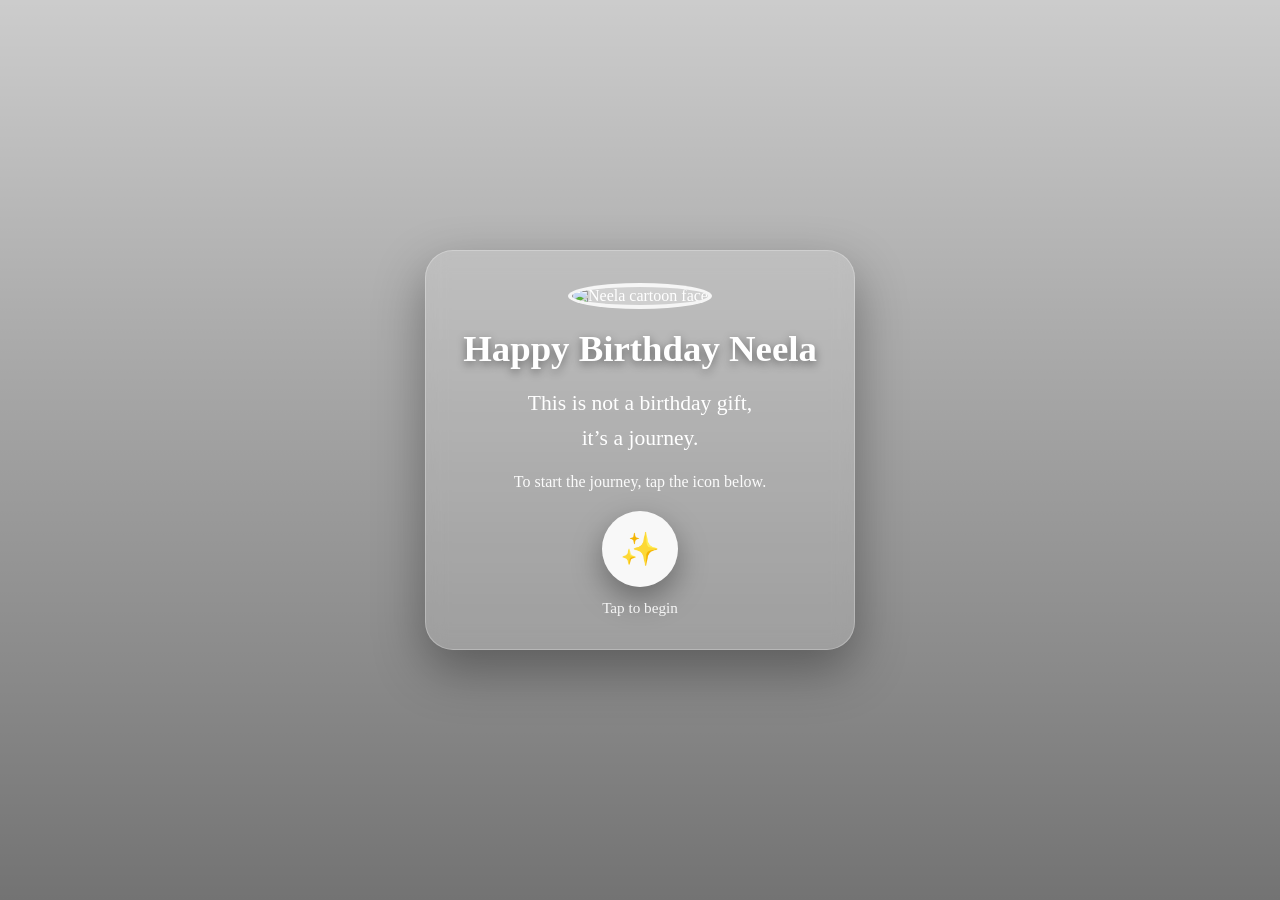
==== index.html @ ea72841f "Add files via upload" ====
<!DOCTYPE html>
<html lang="en">
<head>
  <meta charset="UTF-8" />
  <meta name="viewport" content="width=device-width, initial-scale=1.0" />
  <title>Happy Birthday Neela</title>
  <link rel="stylesheet" href="style.css" />
</head>
<body>
  <audio id="birthdayMusic" loop>
    <source src="birthday-song.mp3" type="audio/mpeg">
  </audio>

  <div class="page">
    <div class="overlay"></div>

    <main class="card">
      <img src="neela-face.png" alt="Neela cartoon face" class="face" />

      <h1>Happy Birthday Neela</h1>

      <p class="message">
        This is not a birthday gift,<br>
        it’s a journey.
      </p>

      <p class="instruction">
        To start the journey, tap the icon below.
      </p>

      <button class="start-button" onclick="openQR()">
        ✨
      </button>

      <p class="tap-text">Tap to begin</p>
    </main>
  </div>

  <div id="qrPopup" class="popup">
    <div class="popup-box">
      <button class="close-btn" onclick="closeQR()">×</button>
      <h2>Your first door opens here</h2>
      <p>Scan this QR code to read the first letter.</p>

      <!-- Replace this image later with the real QR code for letter1.html -->
      <img src="qr-letter-1.png" alt="QR Code for Letter 1" class="qr" />

      <p class="small-note">
        This QR code will be added after we create and upload Letter 1.
      </p>
    </div>
  </div>

  <script src="script.js"></script>
</body>
</html>
---- style.css ----
* {
  margin: 0;
  padding: 0;
  box-sizing: border-box;
}

body {
  font-family: Georgia, 'Times New Roman', serif;
  min-height: 100vh;
  overflow: hidden;
  color: white;
}

.page {
  min-height: 100vh;
  background:
    linear-gradient(rgba(0,0,0,0.20), rgba(0,0,0,0.55)),
    url("sunset-ocean-cartoon.jpg");
  background-size: cover;
  background-position: center;
  display: flex;
  align-items: center;
  justify-content: center;
  padding: 24px;
}

.card {
  width: min(92%, 430px);
  padding: 32px 24px;
  text-align: center;
  border-radius: 28px;
  background: rgba(255, 255, 255, 0.16);
  backdrop-filter: blur(10px);
  box-shadow: 0 20px 50px rgba(0,0,0,0.35);
  border: 1px solid rgba(255,255,255,0.25);
}

.face {
  width: 118px;
  height: 118px;
  object-fit: cover;
  border-radius: 50%;
  border: 4px solid rgba(255,255,255,0.8);
  margin-bottom: 18px;
  background: rgba(255,255,255,0.3);
}

h1 {
  font-size: 2.3rem;
  margin-bottom: 16px;
  text-shadow: 0 3px 10px rgba(0,0,0,0.45);
}

.message {
  font-size: 1.35rem;
  line-height: 1.6;
  margin-bottom: 18px;
}

.instruction {
  font-size: 1rem;
  opacity: 0.95;
  margin-bottom: 20px;
}

.start-button {
  width: 76px;
  height: 76px;
  border-radius: 50%;
  border: none;
  font-size: 2rem;
  cursor: pointer;
  background: rgba(255, 255, 255, 0.92);
  box-shadow: 0 12px 30px rgba(0,0,0,0.35);
  transition: transform 0.2s ease, box-shadow 0.2s ease;
}

.start-button:hover {
  transform: scale(1.08);
  box-shadow: 0 16px 38px rgba(0,0,0,0.45);
}

.tap-text {
  margin-top: 12px;
  font-size: 0.95rem;
  opacity: 0.9;
}

.popup {
  position: fixed;
  inset: 0;
  background: rgba(0,0,0,0.72);
  display: none;
  align-items: center;
  justify-content: center;
  padding: 24px;
}

.popup-box {
  position: relative;
  width: min(92%, 360px);
  text-align: center;
  background: #fff8ef;
  color: #3b2416;
  border-radius: 24px;
  padding: 28px 22px;
  box-shadow: 0 20px 60px rgba(0,0,0,0.5);
}

.popup-box h2 {
  font-size: 1.5rem;
  margin-bottom: 10px;
}

.popup-box p {
  margin-bottom: 16px;
}

.qr {
  width: 210px;
  height: 210px;
  object-fit: contain;
  border-radius: 14px;
  background: white;
  padding: 10px;
}

.small-note {
  font-size: 0.8rem;
  opacity: 0.75;
  margin-top: 12px;
}

.close-btn {
  position: absolute;
  top: 12px;
  right: 14px;
  border: none;
  background: transparent;
  font-size: 1.7rem;
  cursor: pointer;
  color: #3b2416;
}

@media (max-width: 480px) {
  h1 {
    font-size: 2rem;
  }

  .message {
    font-size: 1.2rem;
  }

  .card {
    padding: 28px 18px;
  }
}
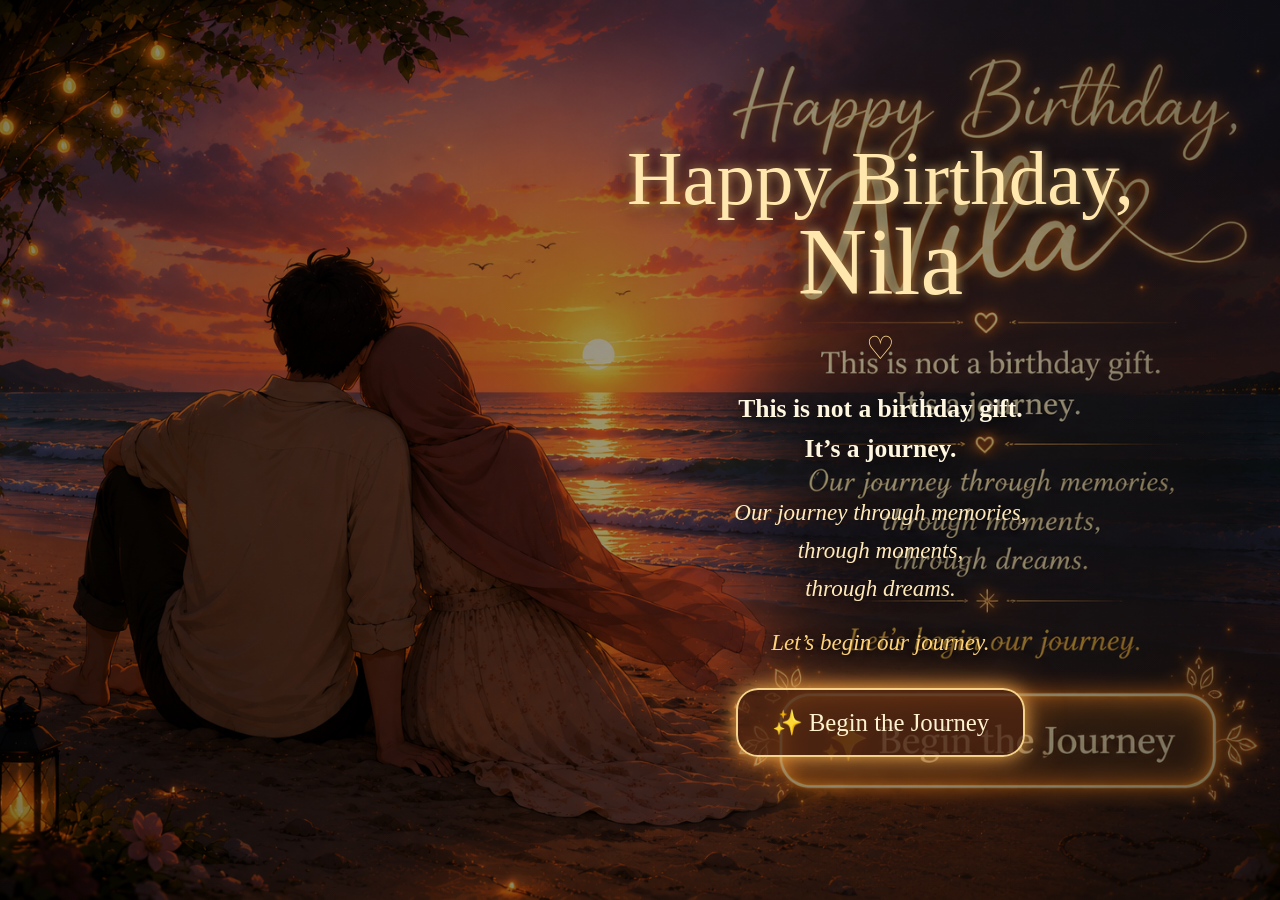
==== commit 1909468f: "Add files via upload" ====
--- a/index.html
+++ b/index.html
@@ -3,50 +3,53 @@
 <head>
   <meta charset="UTF-8" />
   <meta name="viewport" content="width=device-width, initial-scale=1.0" />
-  <title>Happy Birthday Neela</title>
+  <title>Happy Birthday, Nila</title>
   <link rel="stylesheet" href="style.css" />
 </head>
 <body>
+
   <audio id="birthdayMusic" loop>
     <source src="birthday-song.mp3" type="audio/mpeg">
   </audio>
 
-  <div class="page">
-    <div class="overlay"></div>
+  <section class="hero">
+    <div class="soft-overlay"></div>
 
-    <main class="card">
-      <img src="neela-face.png" alt="Neela cartoon face" class="face" />
+    <div class="content">
+      <h1>Happy Birthday,<br><span>Nila</span></h1>
 
-      <h1>Happy Birthday Neela</h1>
+      <div class="divider">♡</div>
 
-      <p class="message">
-        This is not a birthday gift,<br>
-        it’s a journey.
+      <p class="main-text">
+        This is not a birthday gift.<br>
+        It’s a journey.
       </p>
 
-      <p class="instruction">
-        To start the journey, tap the icon below.
+      <p class="journey-text">
+        Our journey through memories,<br>
+        through moments,<br>
+        through dreams.
       </p>
 
-      <button class="start-button" onclick="openQR()">
-        ✨
+      <p class="begin-line">Let’s begin our journey.</p>
+
+      <button class="journey-button" onclick="openQR()">
+        ✨ Begin the Journey
       </button>
-
-      <p class="tap-text">Tap to begin</p>
-    </main>
-  </div>
+    </div>
+  </section>
 
   <div id="qrPopup" class="popup">
     <div class="popup-box">
       <button class="close-btn" onclick="closeQR()">×</button>
-      <h2>Your first door opens here</h2>
-      <p>Scan this QR code to read the first letter.</p>
 
-      <!-- Replace this image later with the real QR code for letter1.html -->
-      <img src="qr-letter-1.png" alt="QR Code for Letter 1" class="qr" />
+      <h2>The first door is waiting</h2>
+      <p>Scan this QR code to open the first letter.</p>
+
+      <img src="qr-letter-1.png" alt="QR code for the first letter" class="qr-img" />
 
       <p class="small-note">
-        This QR code will be added after we create and upload Letter 1.
+        This QR code will be replaced after we create Letter 1.
       </p>
     </div>
   </div>
--- a/style.css
+++ b/style.css
@@ -4,154 +4,192 @@
   box-sizing: border-box;
 }
 
-body {
+html, body {
+  width: 100%;
+  min-height: 100%;
   font-family: Georgia, 'Times New Roman', serif;
-  min-height: 100vh;
-  overflow: hidden;
-  color: white;
+  color: #fff7df;
 }
 
-.page {
+body {
+  overflow-x: hidden;
+  background: #160b08;
+}
+
+.hero {
+  position: relative;
   min-height: 100vh;
-  background:
-    linear-gradient(rgba(0,0,0,0.20), rgba(0,0,0,0.55)),
-    url("sunset-ocean-cartoon.jpg");
+  background-image: url("page1-background.png");
   background-size: cover;
-  background-position: center;
+  background-position: center center;
   display: flex;
   align-items: center;
-  justify-content: center;
-  padding: 24px;
+  justify-content: flex-end;
+  padding: 40px 7%;
 }
 
-.card {
-  width: min(92%, 430px);
-  padding: 32px 24px;
-  text-align: center;
-  border-radius: 28px;
-  background: rgba(255, 255, 255, 0.16);
-  backdrop-filter: blur(10px);
-  box-shadow: 0 20px 50px rgba(0,0,0,0.35);
-  border: 1px solid rgba(255,255,255,0.25);
+.soft-overlay {
+  position: absolute;
+  inset: 0;
+  background:
+    radial-gradient(circle at 75% 45%, rgba(0,0,0,0.12), rgba(0,0,0,0.48)),
+    linear-gradient(to right, rgba(0,0,0,0.05), rgba(0,0,0,0.36));
+  z-index: 1;
 }
 
-.face {
-  width: 118px;
-  height: 118px;
-  object-fit: cover;
-  border-radius: 50%;
-  border: 4px solid rgba(255,255,255,0.8);
-  margin-bottom: 18px;
-  background: rgba(255,255,255,0.3);
+.content {
+  position: relative;
+  z-index: 2;
+  width: min(90vw, 620px);
+  text-align: center;
+  padding: 24px;
+  text-shadow: 0 3px 14px rgba(0,0,0,0.72);
 }
 
 h1 {
-  font-size: 2.3rem;
-  margin-bottom: 16px;
-  text-shadow: 0 3px 10px rgba(0,0,0,0.45);
+  font-size: clamp(2.8rem, 6vw, 6.2rem);
+  line-height: 0.95;
+  font-weight: 400;
+  margin-bottom: 22px;
+  color: #ffe7ad;
+  text-shadow:
+    0 0 12px rgba(255, 202, 117, 0.75),
+    0 4px 22px rgba(0,0,0,0.9);
 }
 
-.message {
-  font-size: 1.35rem;
-  line-height: 1.6;
-  margin-bottom: 18px;
+h1 span {
+  font-size: 1.25em;
 }
 
-.instruction {
-  font-size: 1rem;
-  opacity: 0.95;
-  margin-bottom: 20px;
+.divider {
+  font-size: 2rem;
+  margin: 10px 0 22px;
+  color: #ffd98a;
 }
 
-.start-button {
-  width: 76px;
-  height: 76px;
-  border-radius: 50%;
-  border: none;
-  font-size: 2rem;
-  cursor: pointer;
-  background: rgba(255, 255, 255, 0.92);
-  box-shadow: 0 12px 30px rgba(0,0,0,0.35);
-  transition: transform 0.2s ease, box-shadow 0.2s ease;
+.main-text {
+  font-size: clamp(1.2rem, 2vw, 1.75rem);
+  line-height: 1.55;
+  margin-bottom: 24px;
+  font-weight: 600;
 }
 
-.start-button:hover {
-  transform: scale(1.08);
-  box-shadow: 0 16px 38px rgba(0,0,0,0.45);
+.journey-text {
+  font-size: clamp(1.1rem, 1.8vw, 1.55rem);
+  line-height: 1.65;
+  font-style: italic;
+  margin-bottom: 22px;
+  color: #ffe9b8;
 }
 
-.tap-text {
-  margin-top: 12px;
-  font-size: 0.95rem;
-  opacity: 0.9;
+.begin-line {
+  font-size: clamp(1.15rem, 1.8vw, 1.65rem);
+  margin-bottom: 32px;
+  color: #ffd47a;
+  font-style: italic;
+}
+
+.journey-button {
+  border: 2px solid rgba(255, 221, 143, 0.95);
+  border-radius: 22px;
+  padding: 18px 34px;
+  background: rgba(80, 37, 17, 0.72);
+  color: #fff3cf;
+  font-size: clamp(1.1rem, 2vw, 1.55rem);
+  font-family: Georgia, 'Times New Roman', serif;
+  cursor: pointer;
+  box-shadow:
+    0 0 18px rgba(255, 185, 85, 0.85),
+    0 0 42px rgba(255, 139, 48, 0.45);
+  transition: transform 0.25s ease, box-shadow 0.25s ease;
+}
+
+.journey-button:hover {
+  transform: scale(1.04);
+  box-shadow:
+    0 0 26px rgba(255, 205, 120, 1),
+    0 0 58px rgba(255, 139, 48, 0.6);
 }
 
 .popup {
   position: fixed;
   inset: 0;
-  background: rgba(0,0,0,0.72);
   display: none;
   align-items: center;
   justify-content: center;
-  padding: 24px;
+  background: rgba(0,0,0,0.72);
+  z-index: 10;
+  padding: 20px;
 }
 
 .popup-box {
   position: relative;
-  width: min(92%, 360px);
+  width: min(92vw, 390px);
+  padding: 30px 24px;
   text-align: center;
-  background: #fff8ef;
-  color: #3b2416;
   border-radius: 24px;
-  padding: 28px 22px;
-  box-shadow: 0 20px 60px rgba(0,0,0,0.5);
+  background: #fff4dc;
+  color: #3b2112;
+  box-shadow: 0 25px 70px rgba(0,0,0,0.55);
 }
 
 .popup-box h2 {
-  font-size: 1.5rem;
-  margin-bottom: 10px;
+  font-size: 1.65rem;
+  margin-bottom: 12px;
 }
 
 .popup-box p {
+  font-size: 1rem;
   margin-bottom: 16px;
 }
 
-.qr {
-  width: 210px;
-  height: 210px;
+.qr-img {
+  width: 225px;
+  height: 225px;
   object-fit: contain;
-  border-radius: 14px;
   background: white;
   padding: 10px;
+  border-radius: 16px;
 }
 
 .small-note {
-  font-size: 0.8rem;
+  margin-top: 12px;
+  font-size: 0.82rem !important;
   opacity: 0.75;
-  margin-top: 12px;
 }
 
 .close-btn {
   position: absolute;
-  top: 12px;
+  top: 10px;
   right: 14px;
   border: none;
-  background: transparent;
-  font-size: 1.7rem;
+  background: none;
+  color: #3b2112;
+  font-size: 1.8rem;
   cursor: pointer;
-  color: #3b2416;
 }
 
-@media (max-width: 480px) {
-  h1 {
-    font-size: 2rem;
+@media (max-width: 800px) {
+  .hero {
+    justify-content: center;
+    align-items: flex-end;
+    padding: 28px 16px 42px;
+    background-position: 35% center;
   }
 
-  .message {
-    font-size: 1.2rem;
+  .content {
+    width: 100%;
+    padding: 18px 10px;
   }
 
-  .card {
-    padding: 28px 18px;
+  .main-text,
+  .journey-text,
+  .begin-line {
+    text-shadow: 0 3px 16px rgba(0,0,0,0.95);
+  }
+
+  .journey-button {
+    width: 92%;
+    max-width: 360px;
   }
 }
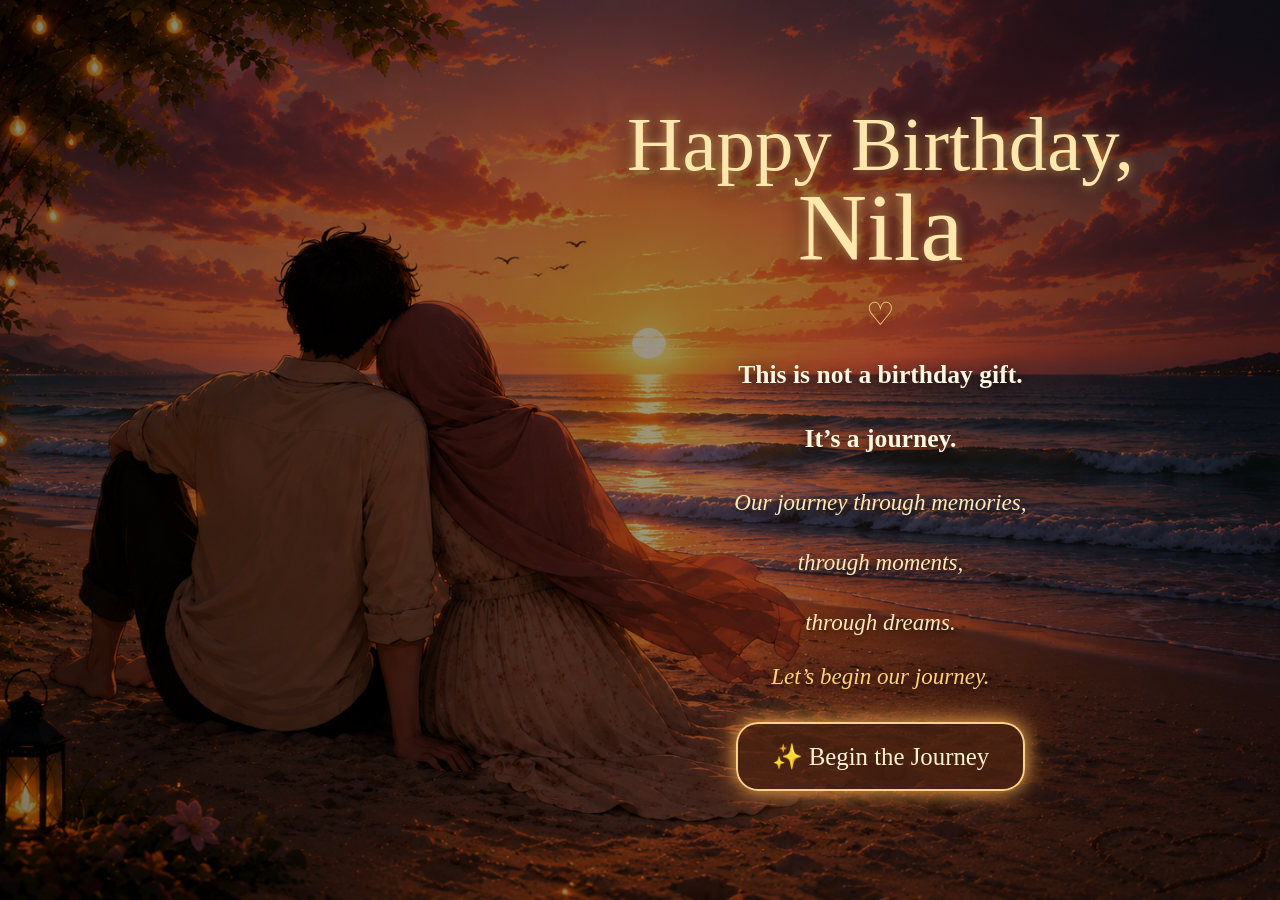
==== commit d93f4096: "Update index.html" ====
--- a/index.html
+++ b/index.html
@@ -16,24 +16,23 @@
     <div class="soft-overlay"></div>
 
     <div class="content">
-      <h1>Happy Birthday,<br><span>Nila</span></h1>
+      <h1 class="reveal">Happy Birthday,<br><span>Nila</span></h1>
 
-      <div class="divider">♡</div>
+      <div class="divider reveal">♡</div>
 
-      <p class="main-text">
-        This is not a birthday gift.<br>
-        It’s a journey.
-      </p>
+      <p class="main-text reveal">This is not a birthday gift.</p>
 
-      <p class="journey-text">
-        Our journey through memories,<br>
-        through moments,<br>
-        through dreams.
-      </p>
+      <p class="main-text reveal">It’s a journey.</p>
 
-      <p class="begin-line">Let’s begin our journey.</p>
+      <p class="journey-text reveal">Our journey through memories,</p>
 
-      <button class="journey-button" onclick="openQR()">
+      <p class="journey-text reveal">through moments,</p>
+
+      <p class="journey-text reveal">through dreams.</p>
+
+      <p class="begin-line reveal">Let’s begin our journey.</p>
+
+      <button class="journey-button reveal" onclick="openQR()">
         ✨ Begin the Journey
       </button>
     </div>
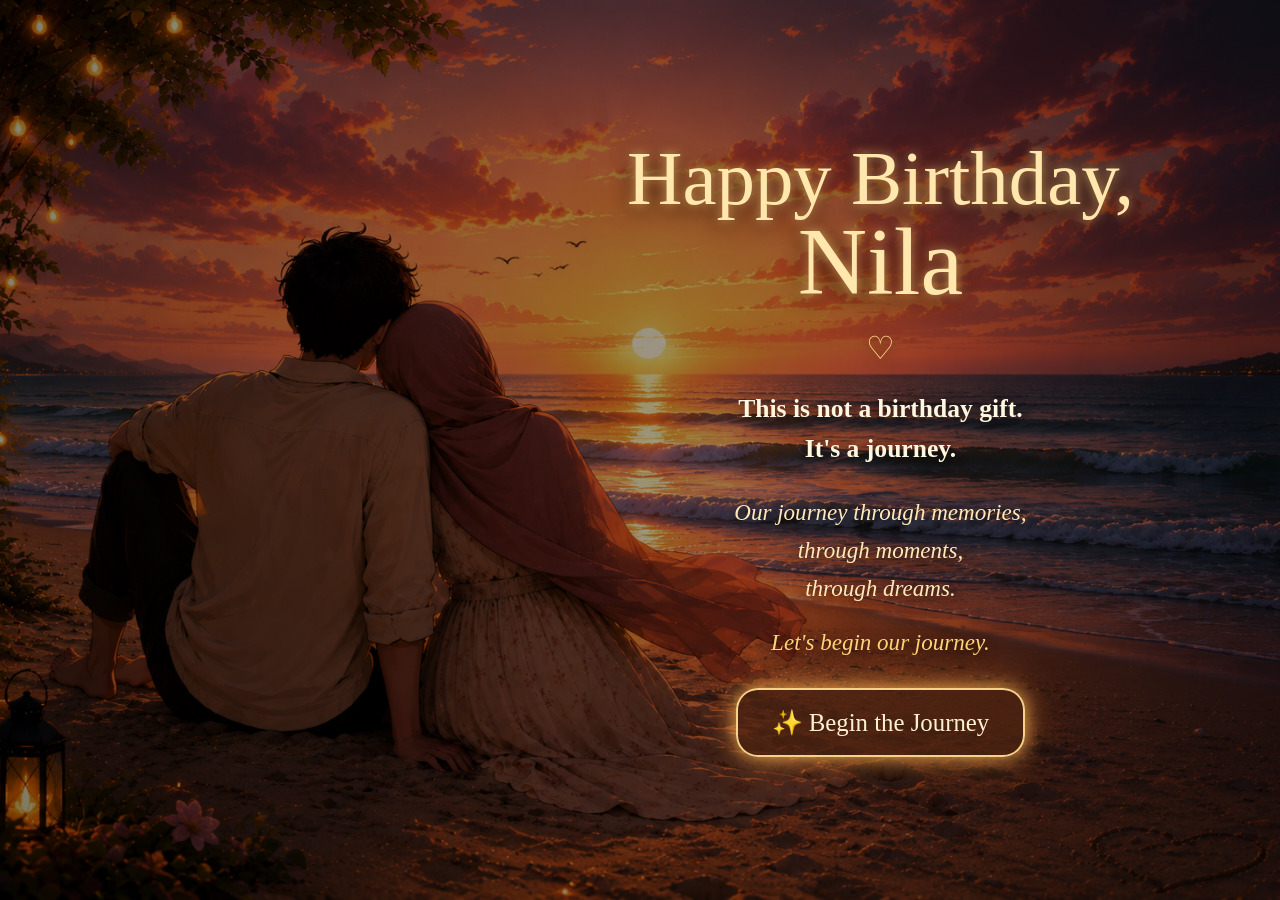
==== commit f615b260: "Update index.html" ====
--- a/index.html
+++ b/index.html
@@ -1,58 +1,79 @@
 <!DOCTYPE html>
 <html lang="en">
 <head>
-  <meta charset="UTF-8" />
-  <meta name="viewport" content="width=device-width, initial-scale=1.0" />
-  <title>Happy Birthday, Nila</title>
-  <link rel="stylesheet" href="style.css" />
+<meta charset="UTF-8">
+<meta name="viewport" content="width=device-width, initial-scale=1.0">
+
+<title>Happy Birthday, Nila</title>
+
+<link rel="stylesheet" href="style.css">
 </head>
+
 <body>
 
-  <audio id="birthdayMusic" loop>
+<audio id="birthdayMusic" loop>
     <source src="birthday-song.mp3" type="audio/mpeg">
-  </audio>
+</audio>
 
-  <section class="hero">
+<section class="hero">
+
     <div class="soft-overlay"></div>
 
     <div class="content">
-      <h1 class="reveal">Happy Birthday,<br><span>Nila</span></h1>
 
-      <div class="divider reveal">♡</div>
+        <h1 class="reveal">
+            Happy Birthday,<br>
+            <span>Nila</span>
+        </h1>
 
-      <p class="main-text reveal">This is not a birthday gift.</p>
+        <div class="divider reveal">♡</div>
 
-      <p class="main-text reveal">It’s a journey.</p>
+        <p class="main-text reveal">
+            This is not a birthday gift.<br>
+            It's a journey.
+        </p>
 
-      <p class="journey-text reveal">Our journey through memories,</p>
+        <p class="journey-text reveal">
+            Our journey through memories,<br>
+            through moments,<br>
+            through dreams.
+        </p>
 
-      <p class="journey-text reveal">through moments,</p>
+        <p class="begin-line reveal">
+            Let's begin our journey.
+        </p>
 
-      <p class="journey-text reveal">through dreams.</p>
+        <button class="journey-button reveal" onclick="openQR()">
+            ✨ Begin the Journey
+        </button>
 
-      <p class="begin-line reveal">Let’s begin our journey.</p>
+    </div>
 
-      <button class="journey-button reveal" onclick="openQR()">
-        ✨ Begin the Journey
-      </button>
+</section>
+
+<div id="qrPopup" class="popup">
+
+    <div class="popup-box">
+
+        <button class="close-btn" onclick="closeQR()">×</button>
+
+        <h2>The first door is waiting</h2>
+
+        <p>
+            Scan this QR code to open the first letter.
+        </p>
+
+        <img
+            src="qr-letter-1.png"
+            alt="QR Code"
+            class="qr-img"
+        >
+
     </div>
-  </section>
 
-  <div id="qrPopup" class="popup">
-    <div class="popup-box">
-      <button class="close-btn" onclick="closeQR()">×</button>
+</div>
 
-      <h2>The first door is waiting</h2>
-      <p>Scan this QR code to open the first letter.</p>
+<script src="script.js"></script>
 
-      <img src="qr-letter-1.png" alt="QR code for the first letter" class="qr-img" />
-
-      <p class="small-note">
-        This QR code will be replaced after we create Letter 1.
-      </p>
-    </div>
-  </div>
-
-  <script src="script.js"></script>
 </body>
 </html>
--- a/style.css
+++ b/style.css
@@ -169,6 +169,31 @@
   cursor: pointer;
 }
 
+.reveal {
+  opacity: 0;
+  transform: translateY(20px);
+  animation: fadeUp 1.2s ease forwards;
+}
+
+.reveal:nth-child(1) { animation-delay: 1s; }
+.reveal:nth-child(2) { animation-delay: 2.5s; }
+.reveal:nth-child(3) { animation-delay: 4s; }
+.reveal:nth-child(4) { animation-delay: 5.5s; }
+.reveal:nth-child(5) { animation-delay: 7s; }
+.reveal:nth-child(6) { animation-delay: 8.5s; }
+
+@keyframes fadeUp {
+  from {
+    opacity: 0;
+    transform: translateY(20px);
+  }
+
+  to {
+    opacity: 1;
+    transform: translateY(0);
+  }
+}
+
 @media (max-width: 800px) {
   .hero {
     justify-content: center;
